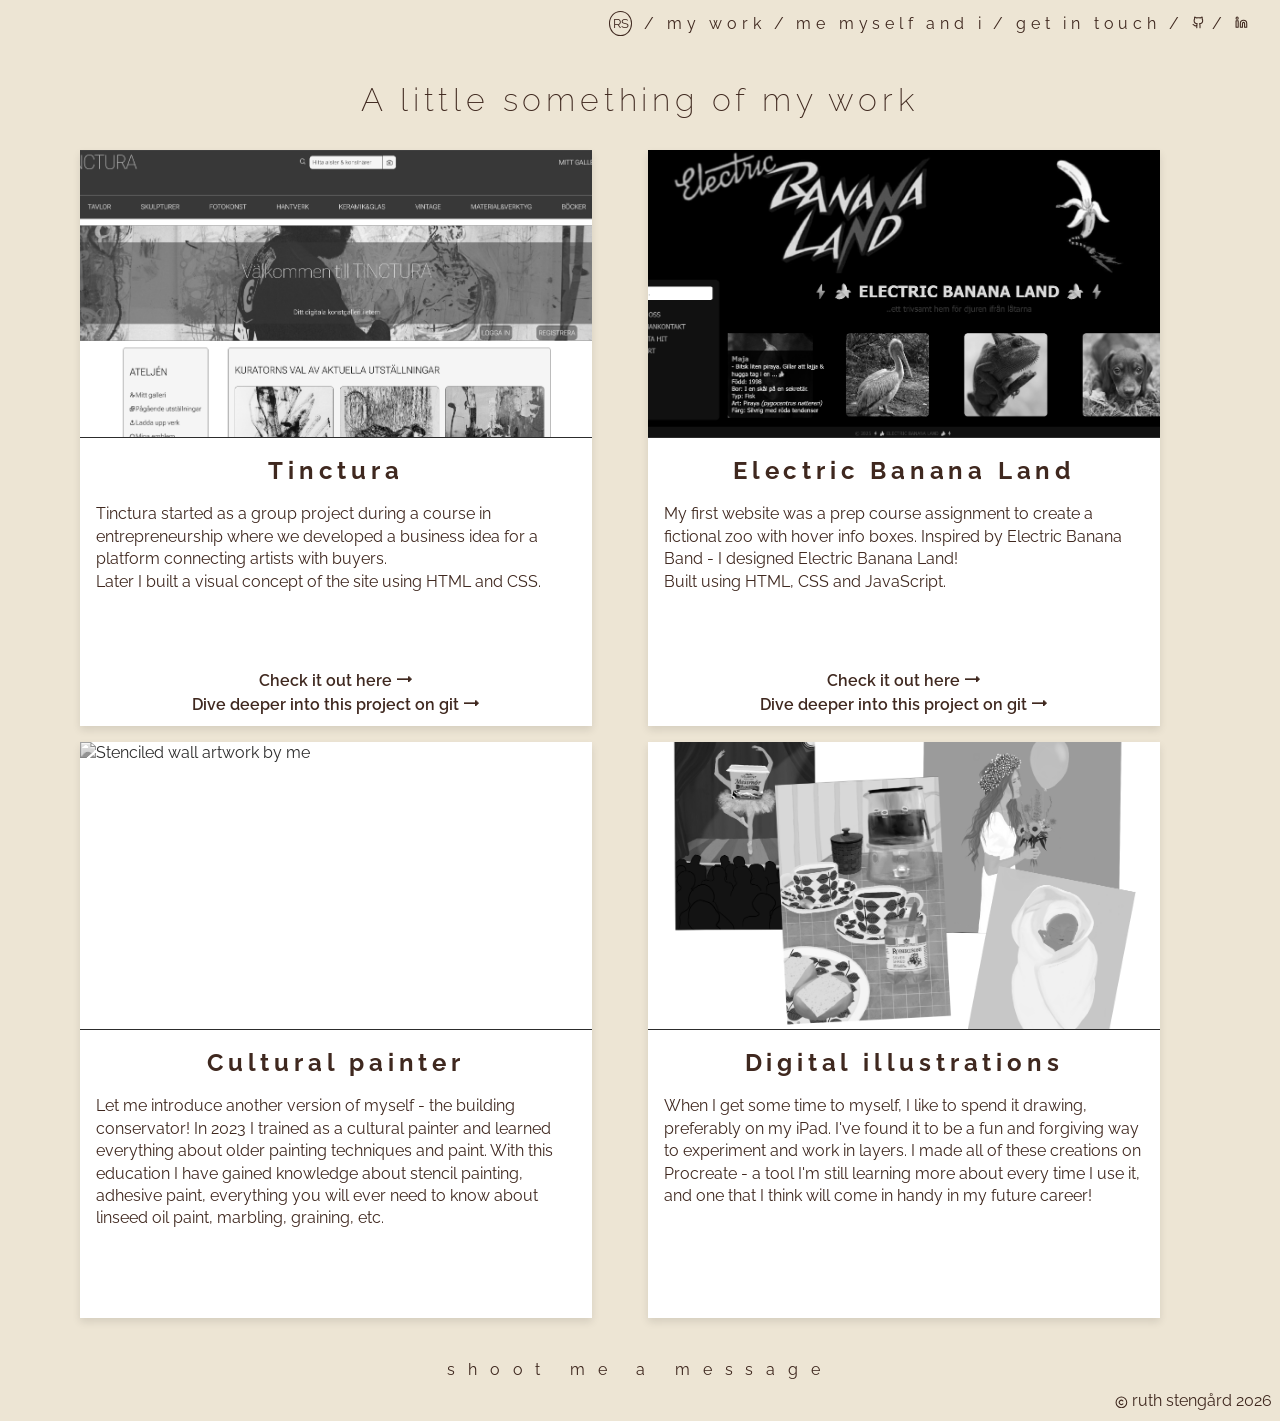
==== projects.html @ 82ca39cd "first commit" ====
<!DOCTYPE html>
<html lang="en">
<head>
    <meta charset="UTF-8">
    <meta name="viewport" content="width=device-width, initial-scale=1.0">

    <link href="https://fonts.googleapis.com/css2?family=Raleway:wght@200;400;600&display=swap" rel="stylesheet">

    <link rel="stylesheet" type="text/css" href="styles/globals.css">
    <link rel="stylesheet" type="text/css" href="styles/projects.css">


    <title>Portfolio site for Ruth Stengård</title>
</head>

<body>

     <header>
        <a class="logo" href="index.html">RS</a>
    </header>

    <!-- DESKTOP-NAV -->
    <nav class="desktop-only">

         <span>/</span>
        <a href="projects.html">my work</a>

         <span>/</span>

        <a href="about.html">me myself and i</a>

         <span>/</span>

        <a href="contact.html">get in touch</a>

         <span>/</span>

        <a href="https://github.com/st-ruth" target="_blank" rel="noopener noreferrer" aria-label="github profil">
         <svg xmlns="http://www.w3.org/2000/svg" width="24" height="24" viewBox="0 0 24 24" fill="none" stroke="currentColor" stroke-width="2" stroke-linecap="round" stroke-linejoin="round" class="lucide lucide-github-icon lucide-github social-icon">
            <path d="M15 22v-4a4.8 4.8 0 0 0-1-3.5c3 0 6-2 6-5.5.08-1.25-.27-2.48-1-3.5.28-1.15.28-2.35 0-3.5 0 0-1 0-3 1.5-2.64-.5-5.36-.5-8 0C6 2 5 2 5 2c-.3 1.15-.3 2.35 0 3.5A5.403 5.403 0 0 0 4 9c0 3.5 3 5.5 6 5.5-.39.49-.68 1.05-.85 1.65-.17.6-.22 1.23-.15 1.85v4"/>
            <path d="M9 18c-4.51 2-5-2-7-2"/>
         </svg>
        </a>

          <span>/</span>

        <a href="https://www.linkedin.com/in/ruth-steng%C3%A5rd-1586693a7/" target="_blank" rel="noopener noreferrer" aria-label="LinkdIn Profile">
         <svg xmlns="http://www.w3.org/2000/svg" width="24" height="24" viewBox="0 0 24 24" fill="none" stroke="currentColor" stroke-width="2" stroke-linecap="round" stroke-linejoin="round" class="lucide lucide-linkedin-icon lucide-linkedin social-icon">
            <path d="M16 8a6 6 0 0 1 6 6v7h-4v-7a2 2 0 0 0-2-2 2 2 0 0 0-2 2v7h-4v-7a6 6 0 0 1 6-6z"/>
            <rect width="4" height="12" x="2" y="9"/><circle cx="4" cy="4" r="2"/></svg>
        </a>
    </nav>

    <!-- MOBIL NAV -->
    <nav class="mobil-only">

        <a href="index.html" aria-label="home">
            <svg xmlns="http://www.w3.org/2000/svg" width="24" height="24" viewBox="0 0 24 24" fill="none" stroke="currentColor" stroke-width="2" stroke-linecap="round" stroke-linejoin="round" class="lucide lucide-house-heart-icon lucide-house-heart">
                <path d="M8.62 13.8A2.25 2.25 0 1 1 12 10.836a2.25 2.25 0 1 1 3.38 2.966l-2.626 2.856a.998.998 0 0 1-1.507 0z"/>
                <path d="M3 10a2 2 0 0 1 .709-1.528l7-6a2 2 0 0 1 2.582 0l7 6A2 2 0 0 1 21 10v9a2 2 0 0 1-2 2H5a2 2 0 0 1-2-2z"/></svg>

        </a>
        <a  href="projects.html" aria-label="portfolio">
            <svg xmlns="http://www.w3.org/2000/svg" width="24" height="24" viewBox="0 0 24 24" fill="none" stroke="currentColor" stroke-width="2" stroke-linecap="round" stroke-linejoin="round" class="lucide lucide-briefcase-business-icon lucide-briefcase-business">
                <path d="M12 12h.01"/><path d="M16 6V4a2 2 0 0 0-2-2h-4a2 2 0 0 0-2 2v2"/>
                <path d="M22 13a18.15 18.15 0 0 1-20 0"/><rect width="20" height="14" x="2" y="6" rx="2"/></svg>

        </a>
        <a href="about.html" aria-label="about">
            <svg xmlns="http://www.w3.org/2000/svg" width="24" height="24" viewBox="0 0 24 24" fill="none" stroke="currentColor" stroke-width="2" stroke-linecap="round" stroke-linejoin="round" class="lucide lucide-info-icon lucide-info">
                <circle cx="12" cy="12" r="10"/><path d="M12 16v-4"/><path d="M12 8h.01"/></svg>

        </a>
        <a href="contact.html" aria-label="contact">
            <svg xmlns="http://www.w3.org/2000/svg" width="24" height="24" viewBox="0 0 24 24" fill="none" stroke="currentColor" stroke-width="2" stroke-linecap="round" stroke-linejoin="round" class="lucide lucide-mail-icon lucide-mail">
                <path d="m22 7-8.991 5.727a2 2 0 0 1-2.009 0L2 7"/>
                <rect x="2" y="4" width="20" height="16" rx="2"/></svg>
        </a>
    </nav>

    <main>
        <section class="projects">
            <h1>A little something of my work</h1>
            
            <div class="projects-grid">
                <article class="project-card">
                    <img src="/assets/img-projects/tinctura-desktop.png" alt="Screenshot of Tinctura website">
                        <div class="project-info">
                            <h2>Tinctura</h2>
                            <p>Tinctura started as a group project during a course in entrepreneurship where we developed 
                                a business idea for a platform connecting artists with buyers.<br>
                                Later I built a visual concept of the site using HTML and CSS.</p>
                            <a class="cta-view-live" href="https://tinctura.netlify.app/#" target="_blank" rel="noopener noreferrer">Check it out here ⭢ </a>
                            <a class="cta-view-git" href="#" target="_blank" rel="noopener noreferrer">Dive deeper into this project on git ⭢ </a>   
                        </div>
                </article>

                <article class="project-card">
                    <img src="/assets/img-projects/electricbananaland.png" alt="Screenshot of Electric Banana Land website">
                    <div class="project-info">
                        <h2>Electric Banana Land</h2>
                        <p> My first website was a prep course assignment to create a fictional zoo with hover info boxes. 
                            Inspired by Electric Banana Band - I designed Electric Banana Land!<br>
                              Built using HTML, CSS and JavaScript.</p>
                        <a class="cta-view-live" href="https://electric-banana-land.netlify.app/#" target="_blank" rel="noopener noreferrer">Check it out here ⭢ </a>
                        <a class="cta-view-git" href="https://github.com/st-ruth/ElectricBananaLand" target="_blank" rel="noopener noreferrer">Dive deeper into this project on git ⭢ </a>
                    </div>
                </article>

                <article class="project-card">
                    <img src="/assets/img-projects/kulturmaleri.jpg" alt="Stenciled wall artwork by me">
                    <div class="project-info">
                        <h3>Cultural painter</h3>
                        <p>Let me introduce another version of myself - the building conservator!
                        In 2023 I trained as a cultural painter and learned everything about older painting techniques and paint. 
                            With this education I have gained knowledge about stencil painting, adhesive paint, everything you will ever need to know about linseed oil paint, marbling, graining, etc.</p>
                    </div>
                </article>

                <article class="project-card">
                    <img src="/assets/img-projects/paintings.png" alt="Digital illustrations by me">
                    <div class="project-info">
                        <h3>Digital illustrations</h3>
                        <p>When I get some time to myself, I like to spend it drawing, preferably on my iPad.
                            I've found it to be a fun and forgiving way to experiment and work in layers. 
                            I made all of these creations on Procreate - a tool I'm still learning more about
                             every time I use it, and one that I think will come in handy in my future career!</p>
                    </div>
                </article>
            </div>
        </section>
    </main>

        <div class="cta-wrap">
            <a id="cta-go-contact" href="/contact.html">shoot me a message</a>
        </div>

    <footer>
        <nav>
            <a href="#">
                <svg xmlns="http://www.w3.org/2000/svg" width="24" height="24" viewBox="0 0 24 24" fill="none" stroke="currentColor" stroke-width="2" stroke-linecap="round" stroke-linejoin="round" class="lucide lucide-copyright-icon lucide-copyright copyright-symbol">
                <circle cx="12" cy="12" r="10"/>
                <path d="M14.83 14.83a4 4 0 1 1 0-5.66"/></svg>
                <span>ruth stengård 2026</span>
            </a>
        </nav>
    </footer>

</body>
</html>
---- styles/globals.css ----
*,
*::before,
*::after {
    box-sizing: border-box;
}

/* VARIABELS */
:root {
    /* COLOURS */
    --darkcolor: rgb(63, 40, 31);
    --brightcolor: rgb(237, 229, 212);
    --accentcolor: rgb(162, 201, 222);
    --sectioncolor-dark: rgb(68, 43, 34);
    --mobil-nav: rgb(68, 43, 34, 0.496);
    --background-color: rgb(255, 255, 255); 

    /* FONTS */
    --font-family: "Raleway", sans-serif;
    --font-weight-light: 200;
    --font-weight-regular: 400;
    --font-weight-bold: 600;
    --font-size-h1: 5rem;
    --font-size-h2: 2rem;
    --font-size-h3: 1.5rem;
    --font-size-body: 1rem;
    --font-header-spaceing: 0.3rem;
    --line-height: 1.4;

    /* SYMBOLS */
    --header-symbol-size: 0.8rem;
    --mobil-symbol-size: 2rem;

    /* BUTTONS */
    --button-padding-small: ;  
    --button-padding-large: ;

    /* BORDERRULES */
    --border-radius: 10px;
    --border-radius-link: 999px;
    --mobil-nav-padding: 2rem;

    /* CONTAINERRULES */
    --container-spaceing: 1rem;
    --container-max-width: min(90vw, 1200px);
    --container-margin: 1rem auto 0 auto;
    --container-shadow: 0 4px 8px rgba(0, 0, 0, 0.1);
}

/* ONE RULE TO RULE THEM ALL */
.social-icon, .copyright-symbol {
    height: var(--header-symbol-size);
    width: var(--header-symbol-size);
    
    stroke: var(--darkcolor);
}

h1 {
    font-size: var(--font-size-h2);
    font-weight: var(--font-weight-light);
    letter-spacing: var(--font-header-spaceing);
}

a {
    font-family: var(--font-family);
    text-decoration: none;
    color: var(--darkcolor);
}

img {
    filter: grayscale(100%);
}

body {
    display: flex;
    flex-direction: column;

    min-height: 100vh;
    line-height: var(--line-height);

    background-color: var(--brightcolor);
    font-family: var(--font-family);
    color: var(--darkcolor);  
}

/* HEADER */
 header {
   display: inline-block;
}

.desktop-only {
    display: none;
}

.logo {
    padding: 0.15rem;

    border: 1px solid var(--darkcolor);
    border-radius: 50%;

    font-size: var(--header-symbol-size);
}

.mobil-only {
    display: flex;
    justify-content: space-around;
    align-items: center;
    position: fixed;
    bottom: 0;
    left: 0;
    
    width: 100%;

    padding: var(--mobil-nav-padding);

    border-top: 1px solid rgba(0, 0, 0, 0.1);
    background: var(--mobil-nav);
    backdrop-filter: blur(10px);

    z-index: 10;
}

.mobil-only a svg {
    height: var(--mobil-symbol-size);
    width: var(--mobil-symbol-size);
    
    color: var(--brightcolor);
}

/* MAIN */
main {
    flex: 1;
}

/* FOOTER */
footer {
    display: none;
}

.copyright-symbol {
    vertical-align: middle;
}

a:focus, button:focus {
    border-radius: var(--border-radius);
    outline: 2px solid var(--accentcolor);
    outline-offset: 2px;  
}

/* RESPONS */
/* LARGER PHONE */
@media (min-width: 640px){

    header {
        display: flex;
        justify-content: flex-start;
        align-items: center;
        width:100%
        }
}

/* IPAD */
@media (min-width: 768px) {

    header {
        justify-content: flex-end;
        }

    .desktop-only {
        display: flex;
        justify-content: flex-end;
        position: absolute;
        top: 0.8rem;
        right: 2rem;
        gap: 0.5rem;
        }

    .logo {
        margin-right: 28rem;
        margin-top: 0.2rem;
        padding: 0.15rem;
        border: 1px solid var(--darkcolor);
        border-radius: 50%;
        font-size: var(--header-symbol-size);
        }

    .mobil-only {
        display: none;
        }

    footer {
        display:flex;
        justify-content: flex-end;
        }
}

/* DESKTOP */
@media (min-width: 1024px) {

    a:hover, .logo:hover,.social-icon:hover {
        color: var(--accentcolor);
        stroke: var(--accentcolor);
        }

    img:hover {
        filter: grayscale(0%);
        }

    .desktop-only {
        letter-spacing: 0.3rem;
        }

    .logo {
        margin-right: 40rem;
        }
}
---- styles/projects.css ----
body {
    color: var(--darkcolor);
}


.projects {
    display: flex;
    flex-direction: column;
    justify-content: center;
    align-items: center;

    max-width: var(--container-max-width);
    margin: 0 auto;    
}

h1 {
    text-align: center;
}

.projects-grid {
    display: grid;
    grid-template-columns: 1fr;
    gap: var(--container-spaceing);
}

.project-card {
    display: flex;
    flex-direction: column;

    position: relative;
   
    width: 100%;
    max-width: 100%;
    
    background-color: var(--background-color);
    box-shadow: var(--container-shadow);  
}

.project-info {
    display: flex;
    flex-direction: column;
    
    margin: 0 auto;
    padding: 0 1rem;
}

.project-card img {
    aspect-ratio: 16/9;
    object-fit: cover;

    width: 100%;
    height: auto;

    border-bottom: 1px solid var(--darkcolor);
}
  
.project-info h2, .project-info h3, .project-info a {
    text-align: center;  
}

h2, h3 {
    margin: 1rem 0 0 0;

    font-size: var(--font-size-h3);
    letter-spacing: var(--font-header-spaceing);
}

.project-info a {
    display: inline-block;

    padding: 0 1rem; 

    border: 1px solid transparent; 
    border-radius: var(--border-radius-link);

    font-weight: var(--font-weight-bold);
}

.cta-view-live, .cta-view-git {
    text-align: center;
}

.cta-wrap {
    display: flex; 
    justify-content: center;

    max-width: var(--container-max-width);

    margin: 1rem auto 0 auto;
}

#cta-go-contact {
    display: none;
}

/* RESPONS*/
/* IPAD */
@media (min-width: 768px) {

    .projects-grid{
        gap:0.5rem; 
    }
   
    #cta-go-contact {
        display: inline-block;
        padding: 0.5rem 10rem 0.5rem 10rem;
        border: 1.5px solid var(--mobil-nav);
        border-radius: var(--border-radius);
        background-color: var(--mobil-nav);
        color: var(--brightcolor)
    }
}

/* DESKTOP */
@media (min-width: 1024px) {

    .projects {
        margin: var(--container-margin);
        padding: 0 1rem 1rem 1rem;
    }

    .projects-grid {
        grid-template-columns: 1fr 1fr;
        gap: var(--container-spaceing);
        width: 100%;
    }

    .project-card {
        aspect-ratio: 4/3;
        max-width: 40vw;
        width: 100%;
    }

    .project-info {
        height: 75%
    }

    .project-info a {
        position: absolute;
        width: 90%; 
        transform: translateX(-50%);
    }
        
    .project-info a:hover {
        border-color: var(--accentcolor); 
        color: var(--accentcolor);  
    }

    .cta-view-live  {
        bottom: 2rem;
        left: 50%;
    }

    .cta-view-git {
        bottom: 0.5rem;        
        left: 50%;   
    }

    #cta-go-contact {
        display: inline-block;
        padding: 0.5rem 15rem 0.5rem 15rem;
        border: 1.5px solid transparent;
        background-color: transparent;
        color: var(--darkcolor);
        letter-spacing: 0.8rem;
    }

    #cta-go-contact:hover {
        padding: 0.5rem 15rem 0.5rem 15rem;
        border: 1.5px solid var(--accentcolor);
        border-radius: var(--border-radius-link);
        font-weight: var(--font-weight-bold);
        color: var(--accentcolor);
    }
}
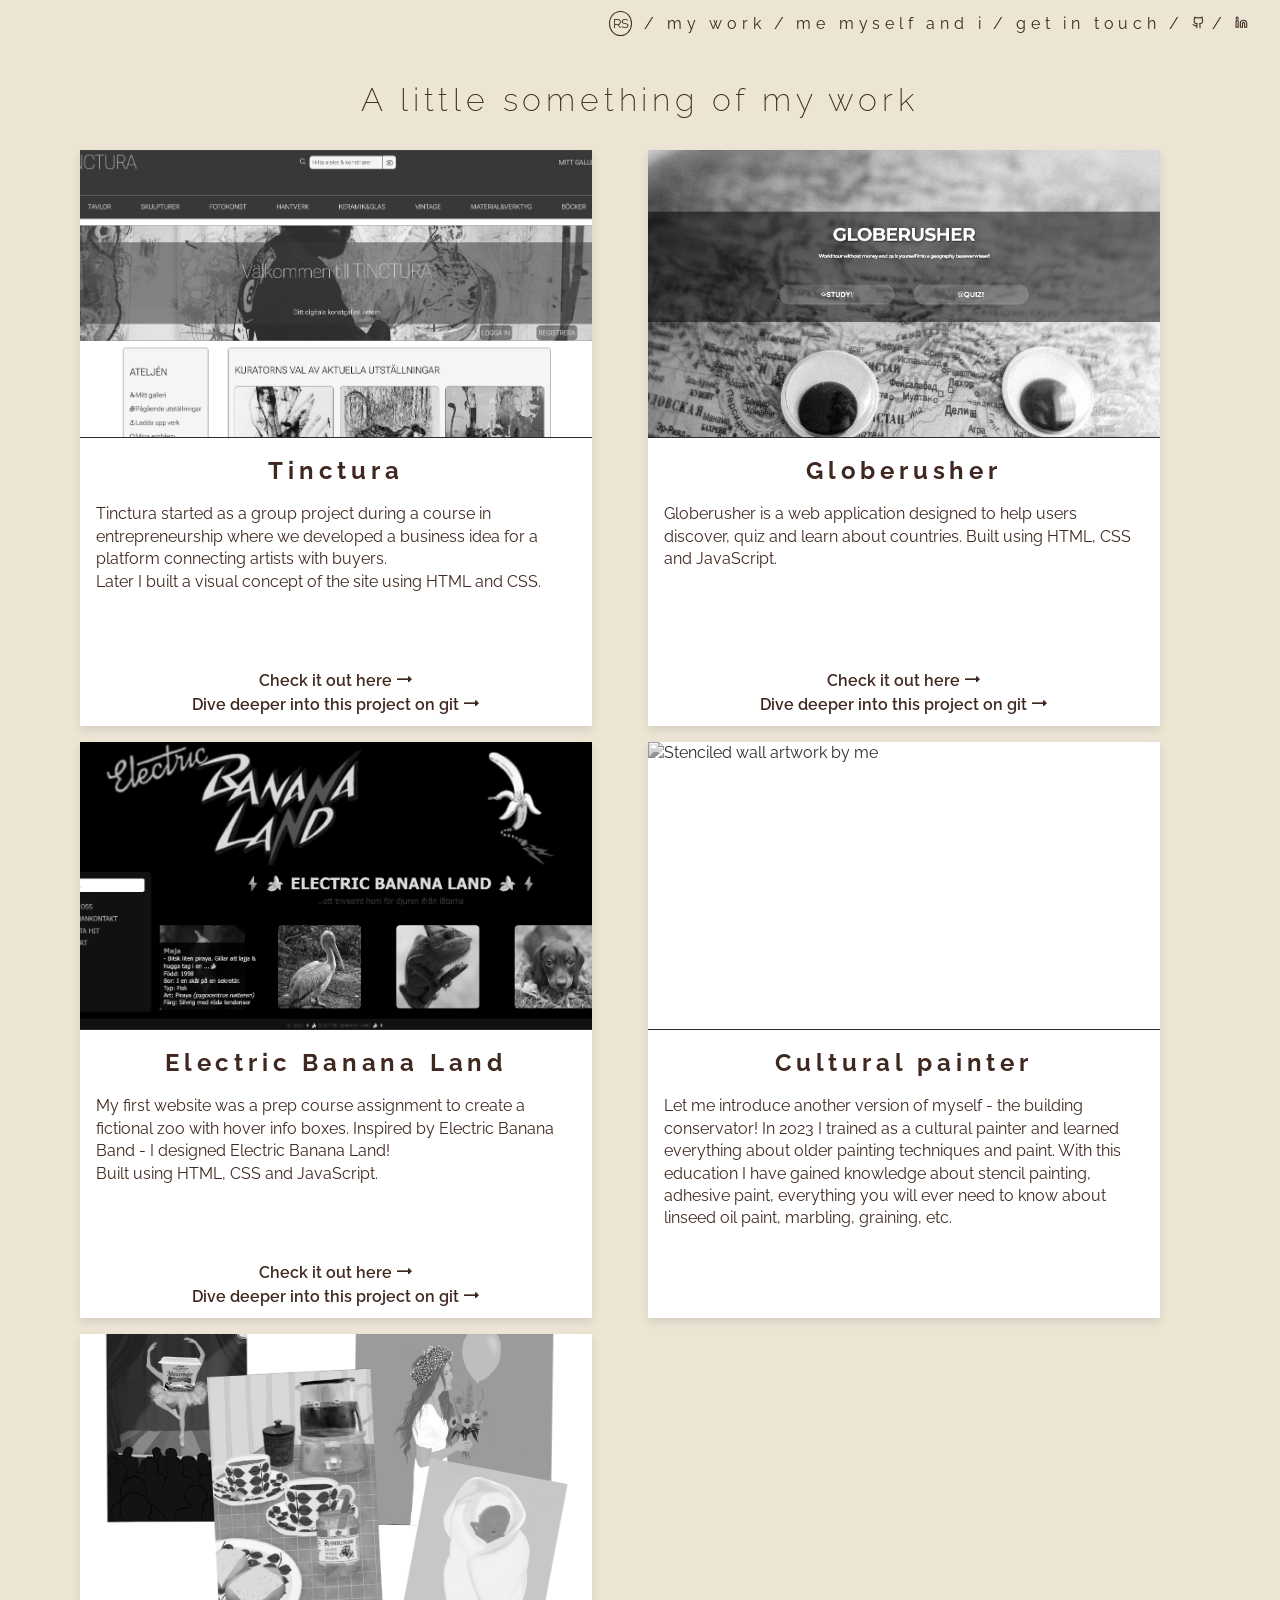
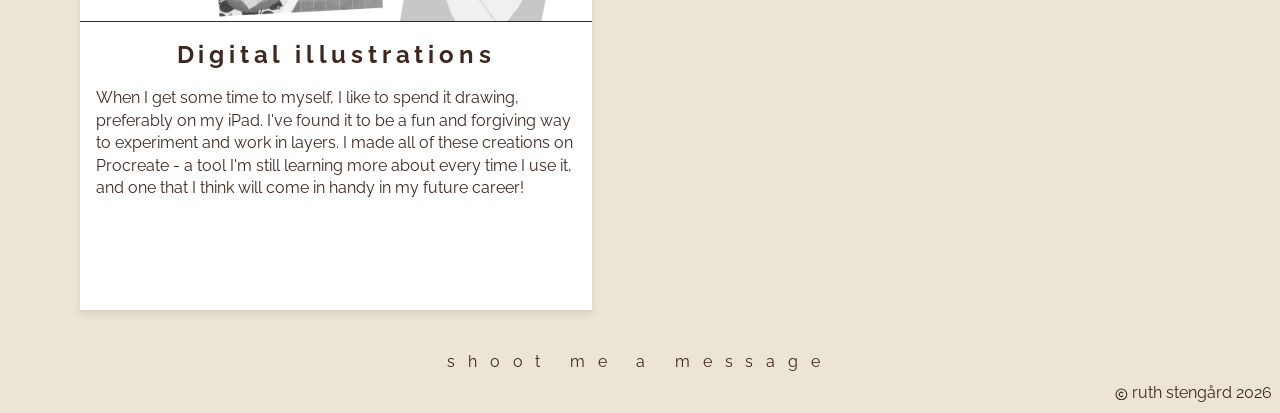
==== commit 2d50fc8d: "feat: new project added" ====
--- a/projects.html
+++ b/projects.html
@@ -91,7 +91,18 @@
                                 a business idea for a platform connecting artists with buyers.<br>
                                 Later I built a visual concept of the site using HTML and CSS.</p>
                             <a class="cta-view-live" href="https://tinctura.netlify.app/#" target="_blank" rel="noopener noreferrer">Check it out here ⭢ </a>
-                            <a class="cta-view-git" href="#" target="_blank" rel="noopener noreferrer">Dive deeper into this project on git ⭢ </a>   
+                            <a class="cta-view-git" href="https://github.com/st-ruth/tinctura" target="_blank" rel="noopener noreferrer">Dive deeper into this project on git ⭢ </a>   
+                        </div>
+                </article>
+
+                <article class="project-card">
+                    <img src="/assets/img-projects/globerusher.png" alt="Screenshot of Globerusher website">
+                        <div class="project-info">
+                            <h2>Globerusher</h2>
+                            <p>Globerusher is a web application designed to help users discover, quiz and learn about countries. 
+                                Built using HTML, CSS and JavaScript.</p>
+                            <a class="cta-view-live" href="https://globerusher.netlify.app/#" target="_blank" rel="noopener noreferrer">Check it out here ⭢ </a>
+                            <a class="cta-view-git" href="https://github.com/st-ruth/globerusher" target="_blank" rel="noopener noreferrer">Dive deeper into this project on git ⭢ </a>   
                         </div>
                 </article>
 
--- a/styles/globals.css
+++ b/styles/globals.css
@@ -30,10 +30,6 @@
     --header-symbol-size: 0.8rem;
     --mobil-symbol-size: 2rem;
 
-    /* BUTTONS */
-    --button-padding-small: ;  
-    --button-padding-large: ;
-
     /* BORDERRULES */
     --border-radius: 10px;
     --border-radius-link: 999px;
